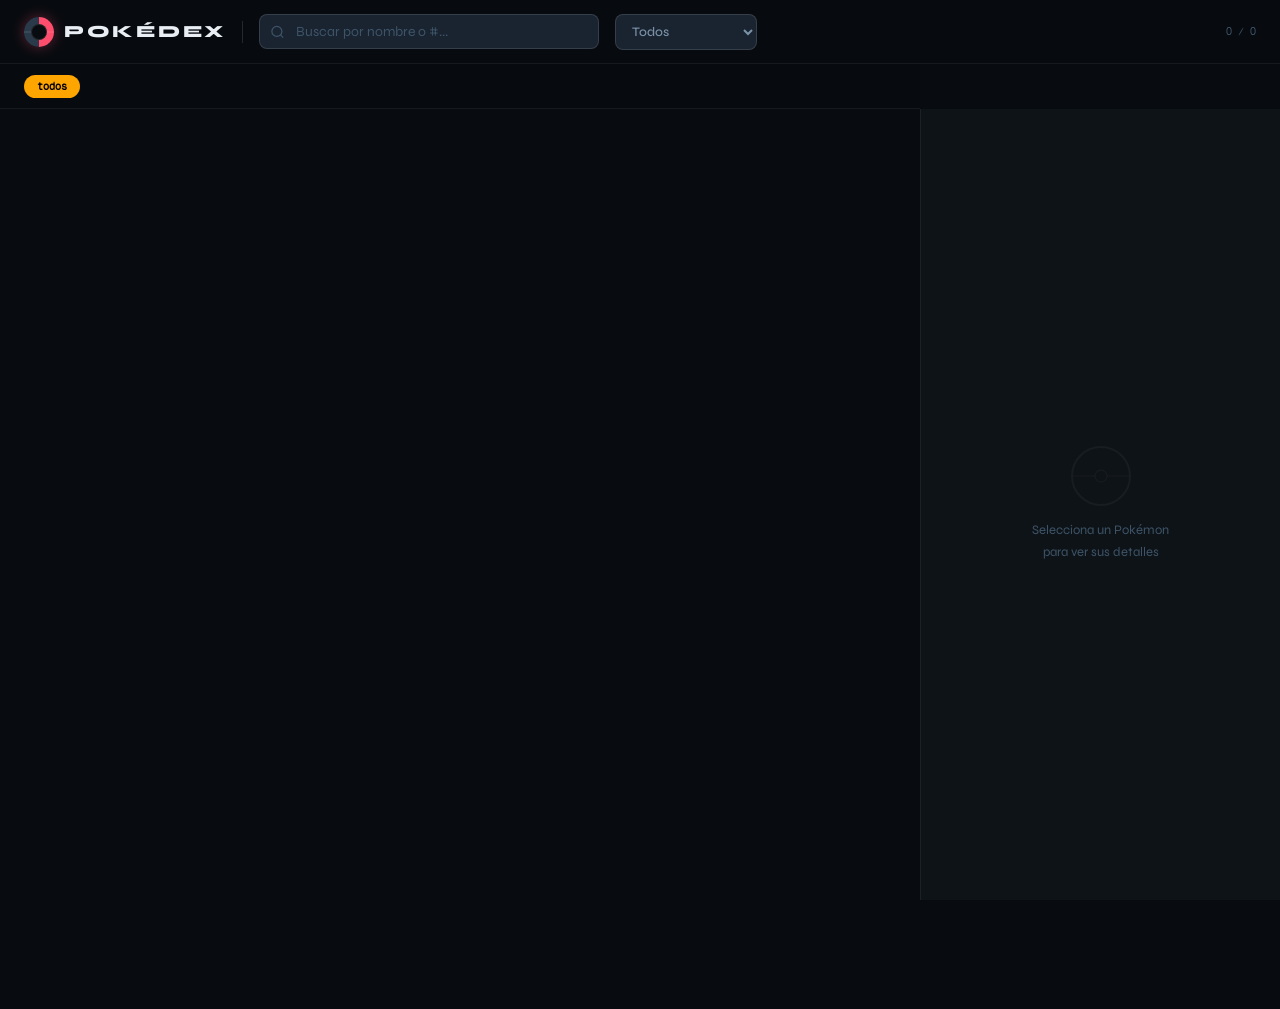
==== index.html @ 4d84797b "cambio en el background de los filtros por tipo y añadi opcion 'todos' en filtro por generacion" ====
<!DOCTYPE html>
<html lang="es">
<head>
  <meta charset="UTF-8" />
  <meta name="viewport" content="width=device-width, initial-scale=1.0" />
  <title>Pokédex</title>

  <!-- Fuentes de Google Fonts -->
  <link rel="preconnect" href="https://fonts.googleapis.com">
  <link href="https://fonts.googleapis.com/css2?family=Syne:wght@400;500;600;700;800&family=Syne+Mono&display=swap" rel="stylesheet">

  <!-- Nuestros estilos -->
  <link rel="stylesheet" href="style.css" />
</head>
<body>

  <!-- ==============================
       BARRA SUPERIOR (HEADER)
       Contiene: logo, buscador, selector de generación, contador
       ============================== -->
  <header id="header">

    <!-- Logo -->
    <div id="logo">
      <div id="logo-icon"></div>
      <span id="logo-text">POKÉDEX</span>
    </div>

    <div class="hdivider"></div>

    <!-- Buscador -->
    <div class="search-wrap">
      <svg width="15" height="15" fill="none" stroke="currentColor" stroke-width="2" viewBox="0 0 24 24">
        <circle cx="11" cy="11" r="8"/><path d="m21 21-4.35-4.35"/>
      </svg>
      <input type="text" id="search" placeholder="Buscar por nombre o #..." autocomplete="off" />
    </div>

    <!-- Selector de generación -->
    <select id="gen-select">
      <option value="1,905">Todos</option>
      <option value="1,151">Gen I (Kanto)</option>
      <option value="152,251">Gen II (Johto)</option>
      <option value="252,386">Gen III (Hoenn)</option>
      <option value="387,493">Gen IV (Sinnoh)</option>
      <option value="494,649">Gen V (Unova)</option>
      <option value="650,721">Gen VI (Kalos)</option>
      <option value="722,809">Gen VII (Alola)</option>
      <option value="810,905">Gen VIII (Galar)</option>
    </select>

    <!-- Contador de resultados -->
    <span id="pokemon-count"></span>

  </header>


  <!-- ==============================
       BARRA DE FILTROS POR TIPO
       Se genera automáticamente con JavaScript
       ============================== -->
  <div id="type-bar">
    <button class="type-chip active" data-type="all">todos</button>
    <!-- Los demás chips se insertan aquí desde app.js -->
  </div>


  <!-- ==============================
       CONTENIDO PRINCIPAL
       Dos columnas: grid izquierda + panel detalle derecha
       ============================== -->
  <main id="main">

    <!-- Columna izquierda: cuadrícula de pokémon -->
    <section id="grid-section">
      <div id="pokemon-grid">

        <!-- Spinner de carga (visible mientras se cargan los datos) -->
        <div id="loader">
          <div class="pokeball"></div>
          <span>Cargando Pokémon...</span>
        </div>

        <!-- Mensaje cuando no hay resultados de búsqueda -->
        <div id="no-results">
          <div class="nr-icon">?</div>
          <p>Ningún Pokémon coincide con tu búsqueda.</p>
        </div>

        <!-- Las tarjetas .poke-card se insertan aquí desde app.js -->

      </div>
    </section>


    <!-- Columna derecha: panel de detalle del pokémon seleccionado -->
    <aside id="detail-panel">

      <!-- Estado vacío: se muestra cuando no hay ningún pokémon seleccionado -->
      <div id="detail-empty">
        <div class="empty-ball"></div>
        <p>Selecciona un Pokémon<br>para ver sus detalles</p>
      </div>

      <!-- Contenido del detalle: se muestra cuando se selecciona un pokémon -->
      <!-- app.js inyecta el HTML completo aquí -->
      <div id="detail-content" style="display:none"></div>

    </aside>

  </main>


  <!-- ==============================
       JAVASCRIPT
       Va al final del body para que todos
       los elementos HTML ya existan cuando
       el script intente acceder a ellos
       ============================== -->
  <script src="app.js"></script>

</body>
</html>
---- style.css ----
/* ============================================================
   POKÉDEX — style.css

   Estructura de este archivo:
   1. Variables globales (colores, fuentes, medidas)
   2. Reset y base
   3. Header
   4. Barra de tipos
   5. Layout principal
   6. Tarjetas de pokémon
   7. Panel de detalle
   8. Estados (loader, empty, no-results)
   9. Responsive (móvil y tablet)
   ============================================================ */


/* ────────────────────────────────────────────
   1. VARIABLES GLOBALES
   Cambiar cualquier valor aquí afecta todo el diseño.
   ──────────────────────────────────────────── */
:root {
  /* Fondos — de más oscuro a más claro */
  --bg:       #080c10;   /* fondo de la página */
  --bg2:      #0e1318;   /* fondo del panel lateral */
  --surface:  #1a2330;   /* fondo de tarjetas */
  --surface2: #1f2c3a;   /* fondo de elementos secundarios */

  /* Bordes con transparencia */
  --border:   rgba(255,255,255,0.06);
  --border2:  rgba(255,255,255,0.12);

  /* Texto */
  --text:     #e8eef4;   /* texto principal */
  --text2:    #7a93a8;   /* texto secundario */
  --text3:    #3d5468;   /* texto muy tenue / placeholders */

  /* Colores de acento */
  --accent:   #4af0c4;   /* verde menta — color principal de la UI */
  --red:      #ff4d6d;   /* rojo para el logo pokébola */

  /* Medidas del layout */
  --header-h:  64px;     /* altura del header */
  --typebar-h: 45px;     /* altura de la barra de tipos */
  --panel-w:   360px;    /* ancho del panel de detalle */

  /* Bordes redondeados */
  --r:    14px;
  --r-sm:  8px;

  /* Fuentes */
  --font: 'Syne', sans-serif;
  --mono: 'Syne Mono', monospace;
}


/* ────────────────────────────────────────────
   2. RESET Y BASE
   Elimina márgenes/paddings por defecto del navegador.
   ──────────────────────────────────────────── */
*, *::before, *::after {
  box-sizing: border-box;
  margin: 0;
  padding: 0;
}

body {
  font-family: var(--font);
  background: var(--bg);
  color: var(--text);
  min-height: 100vh;
  overflow-x: hidden; /* evita scroll horizontal */
}

/* Scrollbar personalizada (solo Chrome/Edge) */
::-webkit-scrollbar { width: 4px; }
::-webkit-scrollbar-track { background: transparent; }
::-webkit-scrollbar-thumb { background: var(--surface2); border-radius: 99px; }

img { display: block; } /* elimina espacio extra debajo de las imágenes */
button, input, select { font-family: var(--font); } /* hereda la fuente */


/* ────────────────────────────────────────────
   3. HEADER
   Barra fija en la parte superior.
   position:fixed + backdrop-filter = efecto "cristal"
   ──────────────────────────────────────────── */
#header {
  position: fixed;         /* se queda fijo al hacer scroll */
  top: 0; left: 0; right: 0;
  height: var(--header-h);
  z-index: 200;            /* por encima de todo el contenido */
  background: rgba(8,12,16,0.9);
  backdrop-filter: blur(20px); /* efecto glassmorphism */
  border-bottom: 1px solid var(--border);
  display: flex;
  align-items: center;
  gap: 16px;
  padding: 0 24px;
}

/* Logo */
#logo {
  display: flex;
  align-items: center;
  gap: 10px;
  flex-shrink: 0; /* no se encoge cuando hay poco espacio */
}

/* Círculo de la pokébola: dos mitades con conic-gradient */
#logo-icon {
  width: 30px; height: 30px;
  border-radius: 50%;
  flex-shrink: 0;
  background: conic-gradient(var(--red) 0deg 180deg, #2a3a4a 180deg 360deg);
  position: relative;
  box-shadow: 0 0 14px rgba(255,77,109,0.35);
}
/* Línea horizontal del medio */
#logo-icon::before {
  content: '';
  position: absolute;
  top: 50%; left: 0; right: 0;
  height: 1px;
  background: rgba(255,255,255,0.15);
  transform: translateY(-50%);
}
/* Círculo central blanco */
#logo-icon::after {
  content: '';
  position: absolute;
  inset: 7px;
  border-radius: 50%;
  background: var(--bg);
  border: 1.5px solid rgba(255,255,255,0.1);
}

#logo-text {
  font-size: 17px;
  font-weight: 800;
  letter-spacing: 0.16em;
  color: var(--text);
}

/* Separador vertical entre logo y buscador */
.hdivider {
  width: 1px; height: 22px;
  background: var(--border2);
  flex-shrink: 0;
}

/* Buscador */
.search-wrap {
  flex: 1;
  position: relative;
  max-width: 340px;
}
.search-wrap svg {
  position: absolute;
  left: 11px; top: 50%;
  transform: translateY(-50%);
  color: var(--text3);
  pointer-events: none; /* el icono no bloquea clics */
}
#search {
  width: 100%;
  background: var(--surface);
  border: 1px solid var(--border2);
  border-radius: var(--r-sm);
  padding: 8px 12px 8px 36px; /* padding-left deja espacio para el icono */
  color: var(--text);
  font-size: 14px;
  outline: none;
  transition: border-color .2s, box-shadow .2s;
}
#search::placeholder { color: var(--text3); }
#search:focus {
  border-color: var(--accent);
  box-shadow: 0 0 0 3px rgba(74,240,196,0.1);
}

/* Selector de generación */
#gen-select {
  background: var(--surface);
  border: 1px solid var(--border2);
  border-radius: var(--r-sm);
  padding: 8px 12px;
  color: var(--text2);
  font-size: 13px;
  font-weight: 500;
  outline: none;
  cursor: pointer;
  flex-shrink: 0;
  transition: border-color .2s;
}
#gen-select:focus { border-color: var(--accent); }

/* Contador "X / 151" */
#pokemon-count {
  margin-left: auto;
  font-family: var(--mono);
  font-size: 11px;
  color: var(--text3);
  flex-shrink: 0;
}


/* ────────────────────────────────────────────
   4. BARRA DE FILTROS POR TIPO
   Fija debajo del header, solo en la columna izquierda.
   ──────────────────────────────────────────── */
#type-bar {
  position: fixed;
  top: var(--header-h);
  left: 0;
  right: var(--panel-w); /* no tapa el panel lateral */
  height: var(--typebar-h);
  z-index: 100;
  background: rgba(8,12,16,0.92);
  backdrop-filter: blur(12px);
  border-bottom: 1px solid var(--border);
  display: flex;
  align-items: center;
  gap: 6px;
  padding: 0 24px;
  overflow-x: auto;      /* scroll horizontal si hay muchos tipos */
  scrollbar-width: none; /* oculta la barra de scroll en Firefox */
}
#type-bar::-webkit-scrollbar { display: none; } /* oculta en Chrome */

/* Chip/botón de cada tipo */
.type-chip {
  flex-shrink: 0;
  font-family: var(--mono);
  font-size: 11px;
  padding: 4px 12px;
  border-radius: 99px;
  border: 1px solid var(--border2);
  background: transparent;
  color: var(--text3);
  cursor: pointer;
  transition: all .15s;
}
.type-chip:hover { color: var(--text); background: var(--surface); }
/* El chip activo recibe color de fondo desde JavaScript */
.type-chip.active { color: #000; border-color: transparent; font-weight: 600; background-color: orange; }


/* ────────────────────────────────────────────
   5. LAYOUT PRINCIPAL
   Dos columnas side-by-side con flexbox.
   El margin-top compensa el header + barra de tipos.
   ──────────────────────────────────────────── */
#main {
  display: flex;
  margin-top: calc(var(--header-h) + var(--typebar-h));
  min-height: calc(100vh - var(--header-h) - var(--typebar-h));
}

/* Columna izquierda: ocupa todo el espacio sobrante */
#grid-section {
  flex: 1;
  min-width: 0; /* evita overflow en flex */
  padding: 22px;
}

/* Grid de tarjetas: auto-fill llena el espacio disponible */
#pokemon-grid {
  display: grid;
  grid-template-columns: repeat(auto-fill, minmax(145px, 1fr));
  gap: 13px;
}


/* ────────────────────────────────────────────
   6. TARJETAS DE POKÉMON
   ──────────────────────────────────────────── */
.poke-card {
  background: var(--surface);
  border: 1px solid var(--border);
  border-radius: var(--r);
  padding: 14px 11px 11px;
  cursor: pointer;
  display: flex;
  flex-direction: column;
  align-items: center;
  position: relative;
  overflow: hidden; /* el blob no se sale de la tarjeta */
  transition: transform .2s, border-color .2s, box-shadow .2s;
  animation: card-in .3s ease both; /* animación de entrada */
}

/* Animación de aparición de cada tarjeta */
@keyframes card-in {
  from { opacity: 0; transform: translateY(8px) scale(0.97); }
  to   { opacity: 1; transform: none; }
}

/* Blob de color de fondo (círculo difuso del color del tipo) */
.card-blob {
  position: absolute;
  top: -20px; left: 50%;
  transform: translateX(-50%);
  width: 100px; height: 100px;
  border-radius: 50%;
  opacity: 0.14;
  pointer-events: none;
  transition: opacity .2s;
}

/* Hover: sube un poco y el blob brilla más */
.poke-card:hover {
  transform: translateY(-4px);
  border-color: var(--border2);
  box-shadow: 0 14px 36px rgba(0,0,0,0.55);
}
.poke-card:hover .card-blob { opacity: 0.28; }

/* Tarjeta seleccionada: borde verde menta */
.poke-card.active {
  border-color: var(--accent);
  box-shadow: 0 0 0 1px var(--accent), 0 12px 32px rgba(74,240,196,0.14);
}

/* Número (#001) */
.card-num {
  align-self: flex-start;
  font-family: var(--mono);
  font-size: 10px;
  color: var(--text3);
  position: relative;
  z-index: 1; /* por encima del blob */
}

/* Sprite del pokémon */
.card-img {
  width: 78px; height: 78px;
  image-rendering: pixelated; /* sprites sin blur */
  position: relative;
  z-index: 1;
  transition: transform .25s;
  filter: drop-shadow(0 5px 10px rgba(0,0,0,0.65));
}
.poke-card:hover .card-img { transform: scale(1.1) translateY(-2px); }

/* Nombre del pokémon */
.card-name {
  font-size: 13px;
  font-weight: 600;
  text-transform: capitalize;
  color: var(--text);
  margin-top: 7px;
  position: relative;
  z-index: 1;
}

/* Contenedor de badges de tipo */
.card-types {
  display: flex;
  gap: 4px;
  margin-top: 5px;
  flex-wrap: wrap;
  justify-content: center;
  position: relative;
  z-index: 1;
}

/* Badge de tipo (grass, fire, water...) — color viene de JS */
.type-badge {
  font-family: var(--mono);
  font-size: 10px;
  padding: 2px 8px;
  border-radius: 99px;
  color: rgba(0,0,0,0.78);
}


/* ────────────────────────────────────────────
   7. PANEL DE DETALLE
   Columna derecha fija. Se convierte en drawer
   desde abajo en móvil.
   ──────────────────────────────────────────── */
#detail-panel {
  width: var(--panel-w);
  flex-shrink: 0;
  position: sticky;
  top: calc(var(--header-h) + var(--typebar-h));
  height: calc(100vh - var(--header-h) - var(--typebar-h));
  overflow-y: auto;
  border-left: 1px solid var(--border);
  background: var(--bg2);
  display: flex;
  flex-direction: column;
}

/* Estado vacío: pokébola flotante */
#detail-empty {
  flex: 1;
  display: flex;
  flex-direction: column;
  align-items: center;
  justify-content: center;
  gap: 14px;
  padding: 40px;
  text-align: center;
}

/* Pokébola animada decorativa */
.empty-ball {
  width: 60px; height: 60px;
  border-radius: 50%;
  border: 2px solid var(--border2);
  position: relative;
  opacity: 0.35;
  animation: float 3s ease-in-out infinite;
}
.empty-ball::before { /* línea del medio */
  content: '';
  position: absolute;
  top: 50%; left: 0; right: 0;
  height: 1px;
  background: var(--border2);
  transform: translateY(-50%);
}
.empty-ball::after { /* botón central */
  content: '';
  position: absolute;
  top: 50%; left: 50%;
  transform: translate(-50%,-50%);
  width: 13px; height: 13px;
  border-radius: 50%;
  border: 1px solid var(--border2);
  background: var(--bg2);
}
@keyframes float {
  0%,100% { transform: translateY(0); }
  50%      { transform: translateY(-8px); }
}
#detail-empty p { color: var(--text3); font-size: 13px; line-height: 1.65; }

/* Contenido del detalle */
#detail-content { padding: 0 0 28px; }

/* Sección hero: sprite grande + nombre */
.d-hero {
  position: relative;
  text-align: center;
  padding: 26px 20px 18px;
  overflow: hidden;
}
/* Degradado de fondo del color del tipo */
.d-hero-bg {
  position: absolute;
  inset: 0;
  opacity: 0.1;
  pointer-events: none;
}
.d-hero-num {
  font-family: var(--mono);
  font-size: 11px;
  color: var(--text3);
  margin-bottom: 8px;
  position: relative;
  z-index: 1;
}

/* Tabs para cambiar entre sprites (normal / shiny / espalda) */
.sprite-tabs {
  display: flex;
  gap: 5px;
  justify-content: center;
  margin-bottom: 10px;
  position: relative;
  z-index: 1;
}
.sprite-tab {
  font-family: var(--mono);
  font-size: 10px;
  padding: 3px 10px;
  border-radius: 99px;
  border: 1px solid var(--border2);
  background: transparent;
  color: var(--text3);
  cursor: pointer;
  transition: all .15s;
}
.sprite-tab:hover, .sprite-tab.active {
  background: var(--surface2);
  color: var(--text);
}

/* Sprite grande en el panel */
#detail-sprite {
  width: 145px; height: 145px;
  image-rendering: pixelated;
  margin: 0 auto;
  filter: drop-shadow(0 10px 22px rgba(0,0,0,0.75));
  position: relative;
  z-index: 1;
  transition: transform .3s;
}
#detail-sprite:hover { transform: scale(1.06); }

#detail-name {
  font-size: 25px;
  font-weight: 800;
  text-transform: capitalize;
  letter-spacing: 0.04em;
  color: var(--text);
  margin-top: 10px;
  position: relative;
  z-index: 1;
}

#detail-types {
  display: flex;
  gap: 6px;
  justify-content: center;
  margin-top: 8px;
  position: relative;
  z-index: 1;
}

/* Secciones del panel (descripción, info, stats...) */
.d-section {
  padding: 0 20px;
  margin-top: 18px;
}

/* Título de sección con línea a la derecha */
.d-label {
  font-family: var(--mono);
  font-size: 10px;
  color: var(--text3);
  text-transform: uppercase;
  letter-spacing: 0.1em;
  margin-bottom: 9px;
  display: flex;
  align-items: center;
  gap: 8px;
}
.d-label::after {
  content: '';
  flex: 1;
  height: 1px;
  background: var(--border);
}

/* Caja de descripción del pokédex */
#detail-desc {
  font-size: 13px;
  color: var(--text2);
  line-height: 1.75;
  background: var(--surface);
  border-radius: var(--r-sm);
  padding: 11px 13px;
  border-left: 2px solid var(--accent); /* acento verde */
}

/* Grid de información (altura, peso, etc.) */
.info-grid {
  display: grid;
  grid-template-columns: 1fr 1fr;
  gap: 7px;
}
.info-cell {
  background: var(--surface);
  border-radius: var(--r-sm);
  padding: 9px 12px;
}
.info-cell.full { grid-column: 1 / -1; } /* ocupa las dos columnas */
.info-cell-label {
  font-family: var(--mono);
  font-size: 9px;
  color: var(--text3);
  text-transform: uppercase;
  letter-spacing: 0.08em;
  margin-bottom: 2px;
}
.info-cell-val {
  font-size: 14px;
  font-weight: 600;
  color: var(--text);
  text-transform: capitalize;
}

/* Filas de estadísticas (HP, ATK...) */
.stat-row {
  display: flex;
  align-items: center;
  gap: 10px;
  margin-bottom: 9px;
}
.stat-name {
  font-family: var(--mono);
  font-size: 10px;
  color: var(--text3);
  width: 50px;
  flex-shrink: 0;
  text-transform: uppercase;
}
.stat-val {
  font-family: var(--mono);
  font-size: 12px;
  color: var(--text);
  width: 24px;
  text-align: right;
  flex-shrink: 0;
}
.stat-bar-bg {
  flex: 1;
  height: 5px;
  background: var(--surface2);
  border-radius: 99px;
  overflow: hidden;
}
.stat-bar-fill {
  height: 100%;
  border-radius: 99px;
  transition: width .7s cubic-bezier(.16,1,.3,1); /* animación suave */
}

/* Debilidades y resistencias */
.weak-grid { display: flex; flex-wrap: wrap; gap: 5px; }
.weak-badge {
  font-family: var(--mono);
  font-size: 10px;
  padding: 3px 9px;
  border-radius: 99px;
  color: rgba(0,0,0,0.75);
}
.weak-badge .mult {
  font-size: 8px;
  vertical-align: super;
  margin-left: 1px;
  opacity: 0.8;
}

/* Cadena evolutiva */
#evo-chain {
  display: flex;
  align-items: center;
  gap: 5px;
  flex-wrap: wrap;
}
.evo-item {
  flex: 1;
  min-width: 68px;
  display: flex;
  flex-direction: column;
  align-items: center;
  gap: 4px;
  background: var(--surface);
  border: 1px solid var(--border);
  border-radius: var(--r-sm);
  padding: 9px 5px;
  cursor: pointer;
  transition: all .15s;
}
.evo-item:hover { border-color: var(--border2); background: var(--surface2); }
.evo-item.is-current { border-color: var(--accent); } /* pokémon actual */
.evo-img {
  width: 52px; height: 52px;
  image-rendering: pixelated;
  filter: drop-shadow(0 2px 5px rgba(0,0,0,0.5));
}
.evo-name { font-size: 10px; color: var(--text2); text-transform: capitalize; text-align: center; }
.evo-arrow {
  color: var(--text3);
  font-size: 13px;
  display: flex;
  flex-direction: column;
  align-items: center;
  gap: 1px;
  flex-shrink: 0;
}
.evo-lv { font-family: var(--mono); font-size: 9px; color: var(--text3); }


/* ────────────────────────────────────────────
   8. ESTADOS: LOADER, EMPTY, NO RESULTS
   ──────────────────────────────────────────── */

/* Spinner de carga */
#loader {
  grid-column: 1 / -1;
  display: flex;
  flex-direction: column;
  align-items: center;
  gap: 14px;
  padding: 80px 0;
  color: var(--text3);
  font-size: 13px;
}

/* Pokébola giratoria */
.pokeball {
  width: 40px; height: 40px;
  border-radius: 50%;
  border: 3px solid var(--surface2);
  border-top-color: var(--accent);
  animation: spin .7s linear infinite;
}
@keyframes spin { to { transform: rotate(360deg); } }

/* Sin resultados de búsqueda */
#no-results {
  grid-column: 1 / -1;
  text-align: center;
  padding: 80px 20px;
  display: none; /* oculto por defecto, JS lo muestra */
}
#no-results .nr-icon {
  font-family: var(--mono);
  font-size: 52px;
  color: var(--surface2);
  line-height: 1;
  margin-bottom: 10px;
}
#no-results p { color: var(--text3); font-size: 14px; }


/* ────────────────────────────────────────────
   9. RESPONSIVE
   ──────────────────────────────────────────── */

/* Tablet y móvil: el panel lateral se convierte en drawer */
@media (max-width: 820px) {
  /* La barra de tipos ahora ocupa todo el ancho */
  #type-bar { right: 0; }

  /* El panel se posiciona fijo en la parte inferior */
  #detail-panel {
    position: fixed;
    bottom: 0; left: 0; right: 0;
    top: auto;
    width: 100%;
    height: 62vh;
    border-left: none;
    border-top: 1px solid var(--border2);
    border-radius: 18px 18px 0 0;
    box-shadow: 0 -20px 60px rgba(0,0,0,0.75);
    transform: translateY(100%);           /* oculto debajo de la pantalla */
    transition: transform .35s cubic-bezier(.16,1,.3,1);
    z-index: 150;
  }
  /* Clase .open la agrega JavaScript al seleccionar un pokémon */
  #detail-panel.open { transform: translateY(0); }

  /* Pastilla decorativa arriba del drawer */
  #detail-panel::before {
    content: '';
    display: block;
    width: 36px; height: 4px;
    border-radius: 99px;
    background: var(--border2);
    margin: 11px auto 0;
    flex-shrink: 0;
  }
}

/* Móvil pequeño */
@media (max-width: 480px) {
  #pokemon-grid { grid-template-columns: repeat(auto-fill, minmax(115px, 1fr)); gap: 10px; }
  #grid-section { padding: 14px; }
  #header { padding: 0 14px; gap: 10px; }
  #gen-select { display: none; } /* oculta el selector de gen en pantallas muy pequeñas */
}
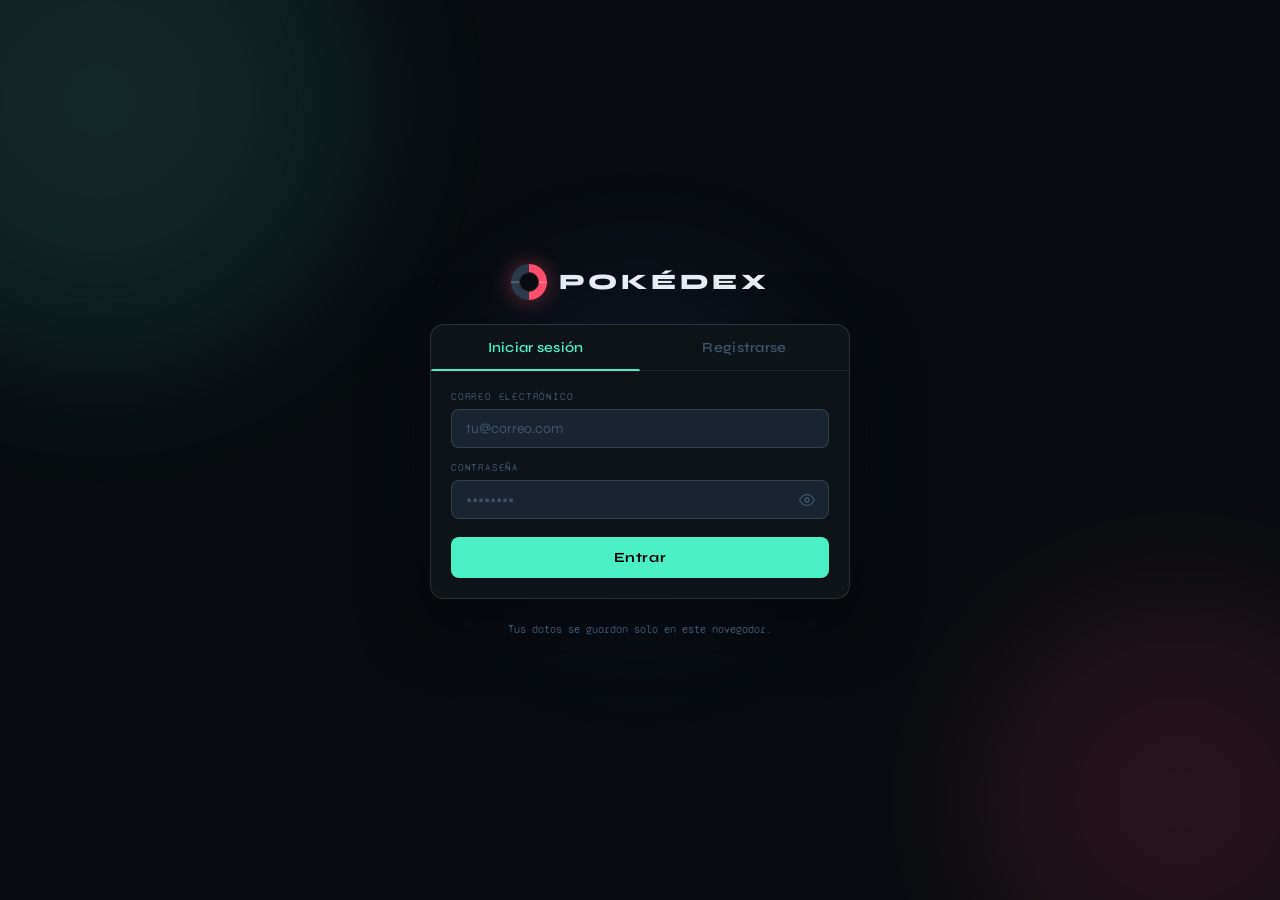
==== commit 6239fb75: "Add files via upload" ====
--- a/index.html
+++ b/index.html
@@ -11,16 +11,17 @@
 
   <!-- Nuestros estilos -->
   <link rel="stylesheet" href="style.css" />
+
+  <!-- Protección de ruta: si no hay sesión redirige a login.html ANTES de renderizar -->
+  <script src="session.js"></script>
 </head>
 <body>
 
   <!-- ==============================
        BARRA SUPERIOR (HEADER)
-       Contiene: logo, buscador, selector de generación, contador
        ============================== -->
   <header id="header">
 
-    <!-- Logo -->
     <div id="logo">
       <div id="logo-icon"></div>
       <span id="logo-text">POKÉDEX</span>
@@ -28,7 +29,6 @@
 
     <div class="hdivider"></div>
 
-    <!-- Buscador -->
     <div class="search-wrap">
       <svg width="15" height="15" fill="none" stroke="currentColor" stroke-width="2" viewBox="0 0 24 24">
         <circle cx="11" cy="11" r="8"/><path d="m21 21-4.35-4.35"/>
@@ -36,7 +36,6 @@
       <input type="text" id="search" placeholder="Buscar por nombre o #..." autocomplete="off" />
     </div>
 
-    <!-- Selector de generación -->
     <select id="gen-select">
       <option value="1,905">Todos</option>
       <option value="1,151">Gen I (Kanto)</option>
@@ -49,74 +48,68 @@
       <option value="810,905">Gen VIII (Galar)</option>
     </select>
 
-    <!-- Contador de resultados -->
     <span id="pokemon-count"></span>
+
+    <div class="hdivider"></div>
+
+    <!-- Usuario con sesión activa -->
+    <div id="user-menu">
+      <div id="user-avatar"></div>
+      <span id="user-name"></span>
+      <button id="btn-logout" title="Cerrar sesión">
+        <svg width="15" height="15" fill="none" stroke="currentColor" stroke-width="2" viewBox="0 0 24 24">
+          <path d="M9 21H5a2 2 0 0 1-2-2V5a2 2 0 0 1 2-2h4"/>
+          <polyline points="16 17 21 12 16 7"/>
+          <line x1="21" y1="12" x2="9" y2="12"/>
+        </svg>
+      </button>
+    </div>
 
   </header>
 
 
   <!-- ==============================
        BARRA DE FILTROS POR TIPO
-       Se genera automáticamente con JavaScript
        ============================== -->
   <div id="type-bar">
     <button class="type-chip active" data-type="all">todos</button>
-    <!-- Los demás chips se insertan aquí desde app.js -->
   </div>
 
 
   <!-- ==============================
        CONTENIDO PRINCIPAL
-       Dos columnas: grid izquierda + panel detalle derecha
        ============================== -->
   <main id="main">
 
-    <!-- Columna izquierda: cuadrícula de pokémon -->
     <section id="grid-section">
       <div id="pokemon-grid">
 
-        <!-- Spinner de carga (visible mientras se cargan los datos) -->
         <div id="loader">
           <div class="pokeball"></div>
           <span>Cargando Pokémon...</span>
         </div>
 
-        <!-- Mensaje cuando no hay resultados de búsqueda -->
         <div id="no-results">
           <div class="nr-icon">?</div>
           <p>Ningún Pokémon coincide con tu búsqueda.</p>
         </div>
 
-        <!-- Las tarjetas .poke-card se insertan aquí desde app.js -->
-
       </div>
     </section>
 
-
-    <!-- Columna derecha: panel de detalle del pokémon seleccionado -->
     <aside id="detail-panel">
 
-      <!-- Estado vacío: se muestra cuando no hay ningún pokémon seleccionado -->
       <div id="detail-empty">
         <div class="empty-ball"></div>
         <p>Selecciona un Pokémon<br>para ver sus detalles</p>
       </div>
 
-      <!-- Contenido del detalle: se muestra cuando se selecciona un pokémon -->
-      <!-- app.js inyecta el HTML completo aquí -->
       <div id="detail-content" style="display:none"></div>
 
     </aside>
 
   </main>
 
-
-  <!-- ==============================
-       JAVASCRIPT
-       Va al final del body para que todos
-       los elementos HTML ya existan cuando
-       el script intente acceder a ellos
-       ============================== -->
   <script src="app.js"></script>
 
 </body>
--- a/style.css
+++ b/style.css
@@ -202,6 +202,53 @@
   font-size: 11px;
   color: var(--text3);
   flex-shrink: 0;
+}
+
+/* Usuario en sesión */
+#user-menu {
+  display: flex;
+  align-items: center;
+  gap: 8px;
+  flex-shrink: 0;
+}
+
+#user-avatar {
+  width: 28px; height: 28px;
+  border-radius: 50%;
+  background: var(--accent);
+  display: flex;
+  align-items: center;
+  justify-content: center;
+  font-size: 12px;
+  font-weight: 700;
+  color: #000;
+  flex-shrink: 0;
+}
+
+#user-name {
+  font-size: 13px;
+  font-weight: 600;
+  color: var(--text2);
+  max-width: 120px;
+  overflow: hidden;
+  text-overflow: ellipsis;
+  white-space: nowrap;
+}
+
+#btn-logout {
+  background: transparent;
+  border: 1px solid var(--border2);
+  border-radius: var(--r-sm);
+  color: var(--text3);
+  cursor: pointer;
+  padding: 5px 7px;
+  display: flex;
+  align-items: center;
+  transition: color .15s, border-color .15s;
+}
+#btn-logout:hover {
+  color: var(--red);
+  border-color: var(--red);
 }
 
 
@@ -718,6 +765,127 @@
   margin-bottom: 10px;
 }
 #no-results p { color: var(--text3); font-size: 14px; }
+
+
+/* ────────────────────────────────────────────
+   TARJETAS DE HABILIDADES
+   ──────────────────────────────────────────── */
+
+#abilities-list {
+  display: flex;
+  flex-direction: column;
+  gap: 7px;
+}
+
+.ability-card {
+  background: var(--surface);
+  border: 1px solid var(--border);
+  border-radius: var(--r-sm);
+  overflow: hidden;
+  transition: border-color .15s;
+}
+.ability-card:hover { border-color: var(--border2); }
+
+.ability-header {
+  display: flex;
+  align-items: center;
+  justify-content: space-between;
+  padding: 10px 12px;
+  cursor: pointer;
+  user-select: none;
+  gap: 8px;
+}
+
+.ability-left {
+  display: flex;
+  align-items: center;
+  gap: 8px;
+}
+
+.ability-name {
+  font-size: 13px;
+  font-weight: 600;
+  color: var(--text);
+  text-transform: capitalize;
+}
+
+.ability-hidden {
+  font-family: var(--mono);
+  font-size: 9px;
+  padding: 2px 7px;
+  border-radius: 99px;
+  background: var(--surface2);
+  border: 1px solid var(--border2);
+  color: var(--text3);
+  text-transform: uppercase;
+  letter-spacing: 0.06em;
+}
+
+.ability-arrow {
+  font-size: 12px;
+  color: var(--text3);
+  transition: transform .2s ease;
+  flex-shrink: 0;
+}
+
+.ability-body {
+  padding: 0 12px 12px;
+  border-top: 1px solid var(--border);
+}
+
+.ability-loading {
+  display: flex;
+  justify-content: center;
+  padding: 12px 0;
+}
+
+.ability-effect {
+  font-size: 13px;
+  color: var(--text);
+  line-height: 1.65;
+  margin-top: 10px;
+  padding-left: 10px;
+  border-left: 2px solid var(--accent);
+}
+
+.ability-desc {
+  font-size: 12px;
+  color: var(--text2);
+  line-height: 1.65;
+  margin-top: 8px;
+  font-style: italic;
+}
+
+.ability-meta {
+  display: flex;
+  flex-wrap: wrap;
+  gap: 6px;
+  margin-top: 10px;
+}
+
+.ability-meta-pill {
+  display: flex;
+  flex-direction: column;
+  gap: 2px;
+  background: var(--surface2);
+  border-radius: var(--r-sm);
+  padding: 6px 9px;
+  font-size: 11px;
+  color: var(--text);
+  font-weight: 500;
+  text-transform: capitalize;
+  flex: 1;
+  min-width: 120px;
+}
+
+.ability-meta-label {
+  font-family: var(--mono);
+  font-size: 9px;
+  color: var(--text3);
+  text-transform: uppercase;
+  letter-spacing: 0.06em;
+  font-weight: 400;
+}
 
 
 /* ────────────────────────────────────────────
